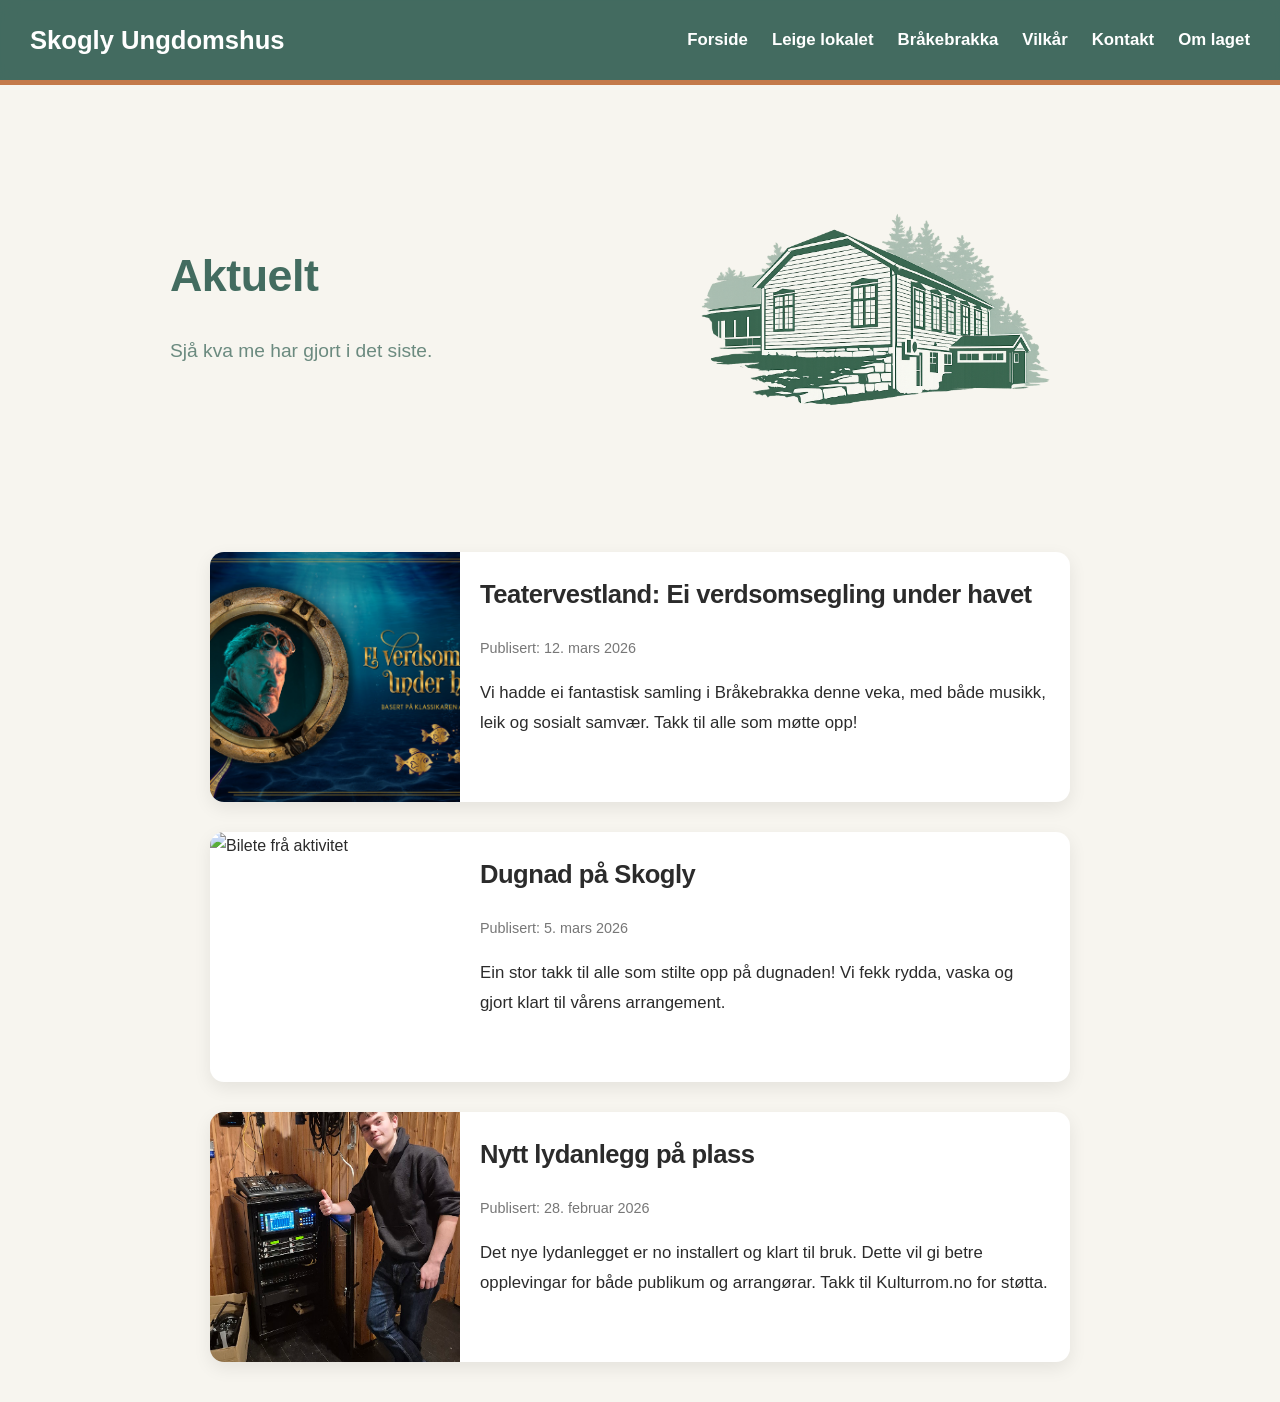
==== aktuelt.html @ 5597a3a2 "Add files via upload" ====
<!DOCTYPE html>
<html lang="nn">
<head>
    <meta charset="UTF-8">
    <meta name="viewport" content="width=device-width, initial-scale=1.0">
    <title>Skogly Ungdomslag Kaupanger</title>
    <link rel="stylesheet" href="style.css">
</head>

<nav class="topnav">
    <div class="logo">Skogly Ungdomshus</div>

    <input type="checkbox" id="menu-toggle">
    <label for="menu-toggle" class="hamburger">
        <span></span>
        <span></span>
        <span></span>
    </label>

    <ul class="nav-links">
        <li><a href="index.html">Forside</a></li>
        <li><a href="leige.html">Leige lokalet</a></li>
        <li><a href="brakebrakka.html">Bråkebrakka</a></li>
        <li><a href="vilkar.html">Vilkår</a></li>
        <li><a href="kontakt.html">Kontakt</a></li>
        <li><a href="om.html">Om laget</a></li>
    </ul>
</nav>

<body>


<!-- =============HERO-SEKSJON================ -->
<section class="hero">
    <div class="hero-content">
        <h1>Aktuelt</h1>
        <p>Sjå kva me har gjort i det siste.</p>
    </div>

    <div class="hero-image">
        <img src="Bilder/Lokalet/Skogly_minimalistic1.png" alt="Skogly-bygget">
    </div>
</section>

<section class="news-section">

    <!-- ARTIKKEL 1 -->
    <article class="news-card">
        <img src="Bilder/Aktivitet/2026/verdsomsegling_teatervestland.jpg" alt="Teatervestland: Ei verdsomsegling under havet">
        <div class="news-content">
            <h2>Teatervestland: Ei verdsomsegling under havet</h2>
            <p class="news-date">Publisert: 12. mars 2026</p>
            <p>Vi hadde ei fantastisk samling i Bråkebrakka denne veka, med både musikk, leik og sosialt samvær. Takk til alle som møtte opp!</p>
        </div>
    </article>

    <!-- ARTIKKEL 2 -->
    <article class="news-card">
        <img src="bilder/aktivitet2.jpg" alt="Bilete frå aktivitet">
        <div class="news-content">
            <h2>Dugnad på Skogly</h2>
            <p class="news-date">Publisert: 5. mars 2026</p>
            <p>Ein stor takk til alle som stilte opp på dugnaden! Vi fekk rydda, vaska og gjort klart til vårens arrangement.</p>
        </div>
    </article>

    <!-- ARTIKKEL 3 -->
    <article class="news-card">
        <img src="Bilder/Aktivitet/2026/nytt_lydanlegg.jpg" alt="Bilete frå aktivitet">
        <div class="news-content">
            <h2>Nytt lydanlegg på plass</h2>
            <p class="news-date">Publisert: 28. februar 2026</p>
            <p>Det nye lydanlegget er no installert og klart til bruk. Dette vil gi betre opplevingar for både publikum og arrangørar. Takk til Kulturrom.no for støtta.</p>
        </div>
    </article>

</section>

</body>
</html>
---- style.css ----
/* =========================================
   FARGEPALETT (Sogneskog + dark mode hooks)
   ========================================= */
:root {
    --primary: #2F5D50;
    --secondary: #A8C3A0;
    --accent: #C47A4A;
    --background: #F7F5EF;
    --background-alt: #f0f4f1;
    --text: #2B2B2B;
    --footer-bg: #243f36;
}

/* Dark mode (legg class="dark" på <body>) */
body.dark {
    --background: #121212;
    --background-alt: #1e1e1e;
    --text: #f5f5f5;
    --footer-bg: #0d0d0d;
}

/* =========================================
   GLOBALT
   ========================================= */
*,
*::before,
*::after {
    box-sizing: border-box;
}

body {
    margin: 0;
    font-family: 'Inter', sans-serif;
    background: var(--background);
    color: var(--text);
}

img {
    max-width: 100%;
    height: auto;
    display: block;
}

a {
    color: inherit;
}

section {
    padding: 100px 20px;
    max-width: 1000px;
    margin: auto;
    line-height: 1.75;
}

h1, h2, h3 {
    font-family: 'Montserrat', sans-serif;
    font-weight: 700;
    letter-spacing: -0.5px;
    margin-bottom: 20px;
}

p, li {
    font-size: 1.05rem;
}

.section-alt {
    background: var(--background-alt);
}

/* =========================================
   HEADER + MOBILMENY
   ========================================= */
.header-wrapper {
    position: sticky;
    top: 0;
    z-index: 1000;
}

.topnav {
    display: flex;
    justify-content: space-between;
    align-items: center;
    padding: 14px 30px;
    background: rgba(47, 93, 80, 0.9);
    backdrop-filter: blur(10px);
    border-bottom: 5px solid var(--accent);
    color: white;
}

.logo {
    font-size: 1.6rem;
    font-weight: 700;
}

.nav-links {
    display: flex;
    gap: 24px;
    list-style: none;
}

.nav-links a {
    color: white;
    text-decoration: none;
    font-weight: 600;
    padding: 6px 0;
    transition: color 0.2s ease;
}

.nav-links a:hover {
    color: var(--accent);
}

#menu-toggle {
    display: none;
}

.hamburger {
    display: none;
    flex-direction: column;
    gap: 5px;
    cursor: pointer;
}

.hamburger span {
    width: 28px;
    height: 3px;
    background: white;
    border-radius: 3px;
    transition: 0.3s ease;
}

/* =========================================
   HERO-SEKSJON
   ========================================= */
.hero {
    display: flex;
    flex-wrap: wrap;
    align-items: center;
    justify-content: space-between;
    padding: 60px 30px;
    background-color: var(--background);
    gap: 20px;
}

.hero-content {
    flex: 1;
    min-width: 280px;
}

.hero-content h1 {
    font-size: 2.8rem;
    margin-bottom: 10px;
    color: rgba(47, 93, 80, 0.9);
}

.hero-content p {
    font-size: 1.2rem;
    margin-bottom: 30px;
    color: rgba(47, 93, 80, 0.7);
}

.hero-btn {
    display: inline-block;
    padding: 14px 28px;
    background-color: var(--accent);
    color: white;
    border-radius: 8px;
    text-decoration: none;
    font-size: 1.1rem;
    transition: background 0.3s ease;
}

.hero-btn:hover {
    background-color: #d48d5f;
}

.hero-image {
    flex: 1;
    min-width: 280px;
    text-align: center;
}

.hero-image img {
    width: 100%;
    max-width: 600px;
    height: auto;
}

/* =========================================
   UNDERSIDE-HEADER
   ========================================= */
.subpage-header {
    background: var(--secondary);
    padding: 40px 20px;
    text-align: center;
    color: var(--text);
    border-bottom: 4px solid var(--accent);
}

/* =========================================
   KNAPPAR
   ========================================= */
.btn-primary, .btn-secondary {
    padding: 14px 32px;
    border-radius: 50px;
    font-weight: 600;
    text-decoration: none;
    display: inline-block;
    margin: 10px;
    transition: all 0.25s ease;
}

.btn-primary {
    background: var(--accent);
    color: white;
}

.btn-primary:hover {
    background: #d48d5f;
    transform: translateY(-2px);
}

.btn-secondary {
    background: var(--secondary);
    color: var(--text);
}

.btn-secondary:hover {
    background: #b7d0b0;
    transform: translateY(-2px);
}

/* =========================================
   KORTDESIGN
   ========================================= */
.card, .contact-card {
    background: #ffffff;
    padding: 28px;
    border-radius: 14px;
    box-shadow: 0 8px 24px rgba(0,0,0,0.08);
    border-left: 6px solid var(--accent);
    margin-bottom: 24px;
    transition: transform 0.2s ease, box-shadow 0.2s ease;
}

.card:hover, .contact-card:hover {
    transform: translateY(-4px);
    box-shadow: 0 12px 28px rgba(0,0,0,0.12);
}

/* =========================================
   GALLERI
   ========================================= */
.gallery-grid {
    max-width: 900px;
    margin: 30px auto;
    display: grid;
    grid-template-columns: repeat(auto-fit, minmax(180px, 1fr));
    gap: 16px;
}

.gallery-grid img {
    width: 100%;
    height: 150px;
    object-fit: cover;
    border-radius: 12px;
    box-shadow: 0 6px 18px rgba(0,0,0,0.12);
    transition: transform 0.25s ease, box-shadow 0.25s ease;
}

.gallery-grid img:hover {
    transform: scale(1.03);
    box-shadow: 0 10px 24px rgba(0,0,0,0.18);
}

/* =========================================
   LIGHTBOX
   ========================================= */
.lightbox-backdrop {
    position: fixed;
    inset: 0;
    background: rgba(0,0,0,0.8);
    display: none;
    align-items: center;
    justify-content: center;
    z-index: 2000;
}

.lightbox-backdrop.active {
    display: flex;
}

.lightbox-backdrop img {
    max-width: 90%;
    max-height: 90%;
    border-radius: 12px;
    box-shadow: 0 10px 30px rgba(0,0,0,0.5);
}

/* =========================================
   FOOTER
   ========================================= */
footer {
    background: var(--footer-bg);
    color: white;
    padding: 40px 20px;
    margin-top: 60px;
}

.footer-inner {
    max-width: 1000px;
    margin: auto;
    display: grid;
    grid-template-columns: repeat(auto-fit, minmax(220px, 1fr));
    gap: 30px;
}

.footer-col h3 {
    margin-top: 0;
    margin-bottom: 12px;
    font-size: 1.1rem;
}

.footer-col p,
.footer-col a {
    font-size: 0.95rem;
    color: #e8e8e8;
    text-decoration: none;
}

.footer-bottom {
    text-align: center;
    margin-top: 30px;
    font-size: 0.9rem;
    opacity: 0.8;
}

/* =========================================
   RESPONSIVITET
   ========================================= */
@media (max-width: 800px) {

    .hamburger {
        display: flex;
    }

    .nav-links {
        position: absolute;
        top: 70px;
        right: 20px;
        background: rgba(47, 93, 80, 0.95);
        flex-direction: column;
        gap: 20px;
        padding: 20px 30px;
        border-radius: 12px;
        display: none;
    }

    #menu-toggle:checked + .hamburger + .nav-links {
        display: flex;
    }

    #menu-toggle:checked + .hamburger span:nth-child(1) {
        transform: rotate(45deg) translateY(8px);
    }

    #menu-toggle:checked + .hamburger span:nth-child(2) {
        opacity: 0;
    }

    #menu-toggle:checked + .hamburger span:nth-child(3) {
        transform: rotate(-45deg) translateY(-8px);
    }
}

@media (max-width: 600px) {
    section {
        padding: 30px 16px;
    }

    .hero {
        padding: 120px 16px;
        text-align: center;
    }

    .hero-image img {
        max-width: 100%;
        margin: 0 auto;
    }

    .form-row {
        flex-direction: column;
    }
}

/* =========================================
   AKTUELT / NYHENDSFLISER
   ========================================= */
.news-section {
    max-width: 900px;
    margin: 40px auto;
    padding: 0 20px;
    display: flex;
    flex-direction: column;
    gap: 30px;
}

.news-card {
    background: #ffffff;
    border-radius: 14px;
    box-shadow: 0 6px 18px rgba(0,0,0,0.08);
    overflow: hidden;
    display: flex;
    flex-direction: row;
    gap: 0;
}

.news-card img {
    width: 250px;
    height: 250px;
    object-fit: cover;
}

.news-content {
    padding: 20px;
    flex: 1;
}

.news-content h2 {
    margin-top: 0;
    font-size: 1.6rem;
}

.news-date {
    font-size: 0.9rem;
    color: #777;
    margin-bottom: 10px;
}

/* Mobiltilpassing for Aktuelt */
@media (max-width: 700px) {
    .news-card {
        flex-direction: column;
    }

    .news-card img {
        width: 100%;
        height: 200px;
    }
}


.sponsor-gallery {
    display: grid;
    grid-template-columns: repeat(auto-fit, minmax(160px, 1fr));
    gap: 30px;
    align-items: center;
    justify-items: center;
    margin-top: 30px;
}

.sponsor-item {
    padding: 20px;
    background: white;
    border-radius: 12px;
    box-shadow: 0 4px 12px rgba(0,0,0,0.08);
    display: flex;
    align-items: center;
    justify-content: center;
}

.sponsor-item img {
    max-height: 60px;       /* Juster høgda her */
    width: auto;            /* Viktig: beheld proporsjonar */
    object-fit: contain;    /* Sikrar at logoen ikkje blir kutta */
}

.staff-card {
    display: flex;
    align-items: center;
    gap: 20px;
    background: #ffffff;
    padding: 20px;
    border-radius: 14px;
    box-shadow: 0 6px 18px rgba(0,0,0,0.08);
    margin-bottom: 24px;
}

.staff-card img {
    width: 120px;
    height: 120px;
    object-fit: cover;
    border-radius: 12px;
    box-shadow: 0 4px 12px rgba(0,0,0,0.1);
}

.staff-info h3 {
    margin: 0 0 6px 0;
}

.staff-info p {
    margin: 4px 0;
    font-size: 1.05rem;
}

/* Mobilvisning */
@media (max-width: 600px) {
    .staff-card {
        flex-direction: column;
        text-align: center;
    }

    .staff-card img {
        width: 150px;
        height: 150px;
    }
}
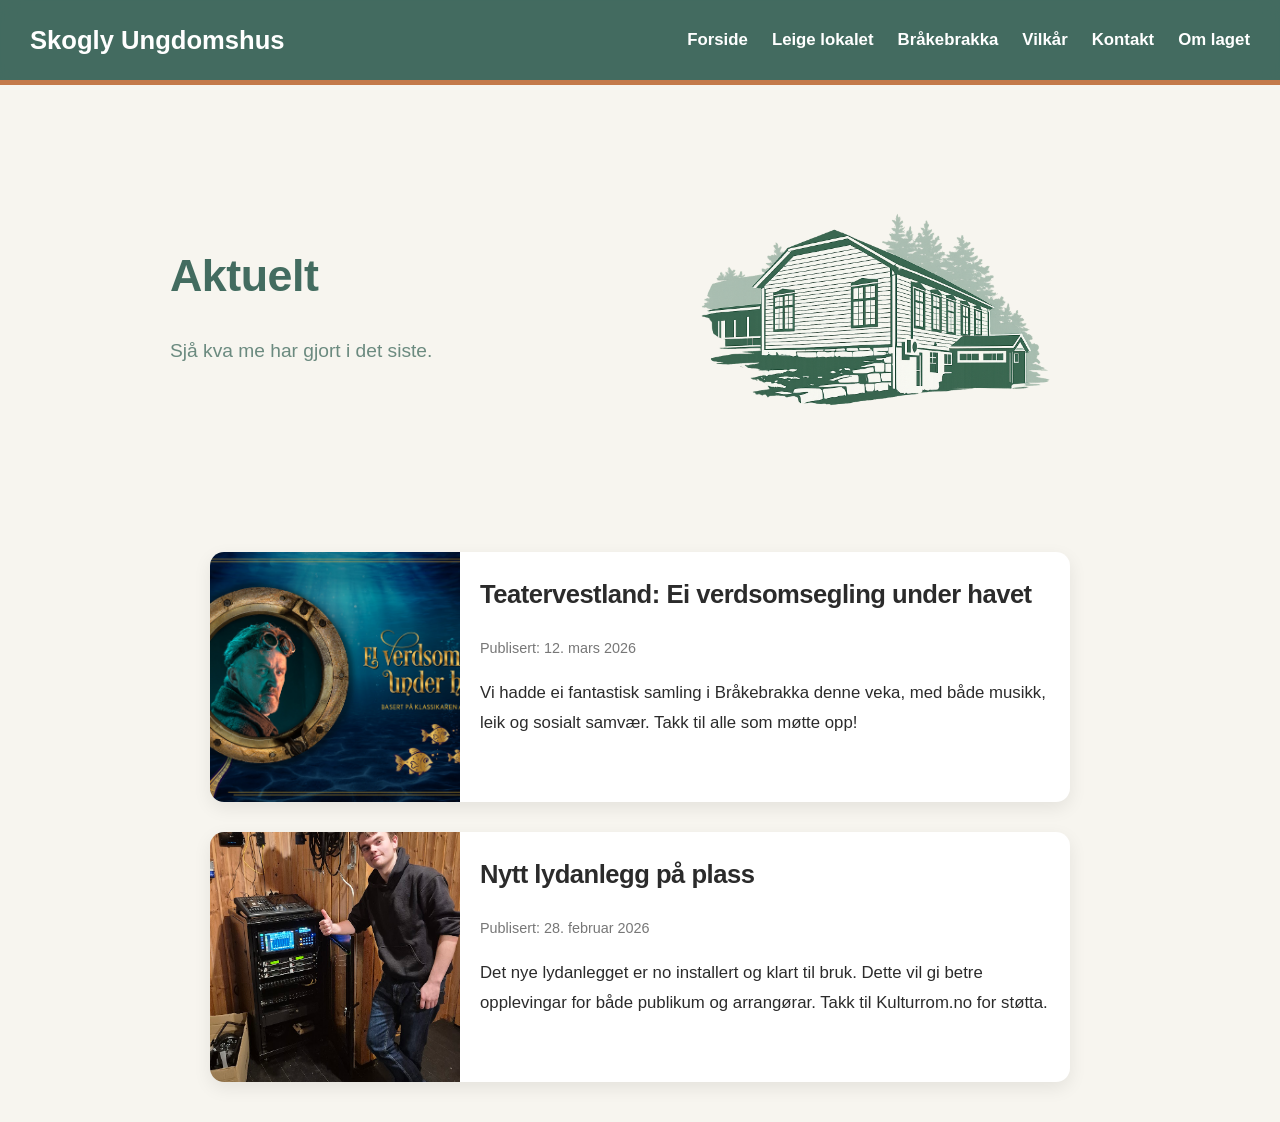
==== commit 6181898e: "Fix image paths and clean up HTML structure" ====
--- a/aktuelt.html
+++ b/aktuelt.html
@@ -18,12 +18,12 @@
     </label>
 
     <ul class="nav-links">
-        <li><a href="index.html">Forside</a></li>
-        <li><a href="leige.html">Leige lokalet</a></li>
-        <li><a href="brakebrakka.html">Bråkebrakka</a></li>
-        <li><a href="vilkar.html">Vilkår</a></li>
-        <li><a href="kontakt.html">Kontakt</a></li>
-        <li><a href="om.html">Om laget</a></li>
+        <li><a href="/index.html">Forside</a></li>
+        <li><a href="/leige.html">Leige lokalet</a></li>
+        <li><a href="/brakebrakka.html">Bråkebrakka</a></li>
+        <li><a href="/vilkar.html">Vilkår</a></li>
+        <li><a href="/kontakt.html">Kontakt</a></li>
+        <li><a href="/om.html">Om laget</a></li>
     </ul>
 </nav>
 
@@ -38,7 +38,7 @@
     </div>
 
     <div class="hero-image">
-        <img src="Bilder/Lokalet/Skogly_minimalistic1.png" alt="Skogly-bygget">
+        <img src="/Bilder/Lokalet/Skogly_minimalistic1.png" alt="Skogly-bygget">
     </div>
 </section>
 
@@ -46,7 +46,7 @@
 
     <!-- ARTIKKEL 1 -->
     <article class="news-card">
-        <img src="Bilder/Aktivitet/2026/verdsomsegling_teatervestland.jpg" alt="Teatervestland: Ei verdsomsegling under havet">
+        <img src="/Bilder/Aktivitet/2026/verdsomsegling_teatervestland.jpg" alt="Teatervestland: Ei verdsomsegling under havet">
         <div class="news-content">
             <h2>Teatervestland: Ei verdsomsegling under havet</h2>
             <p class="news-date">Publisert: 12. mars 2026</p>
@@ -56,17 +56,7 @@
 
     <!-- ARTIKKEL 2 -->
     <article class="news-card">
-        <img src="bilder/aktivitet2.jpg" alt="Bilete frå aktivitet">
-        <div class="news-content">
-            <h2>Dugnad på Skogly</h2>
-            <p class="news-date">Publisert: 5. mars 2026</p>
-            <p>Ein stor takk til alle som stilte opp på dugnaden! Vi fekk rydda, vaska og gjort klart til vårens arrangement.</p>
-        </div>
-    </article>
-
-    <!-- ARTIKKEL 3 -->
-    <article class="news-card">
-        <img src="Bilder/Aktivitet/2026/nytt_lydanlegg.jpg" alt="Bilete frå aktivitet">
+        <img src="/Bilder/Aktivitet/2026/nytt_lydanlegg.jpg" alt="Bilete frå aktivitet">
         <div class="news-content">
             <h2>Nytt lydanlegg på plass</h2>
             <p class="news-date">Publisert: 28. februar 2026</p>
